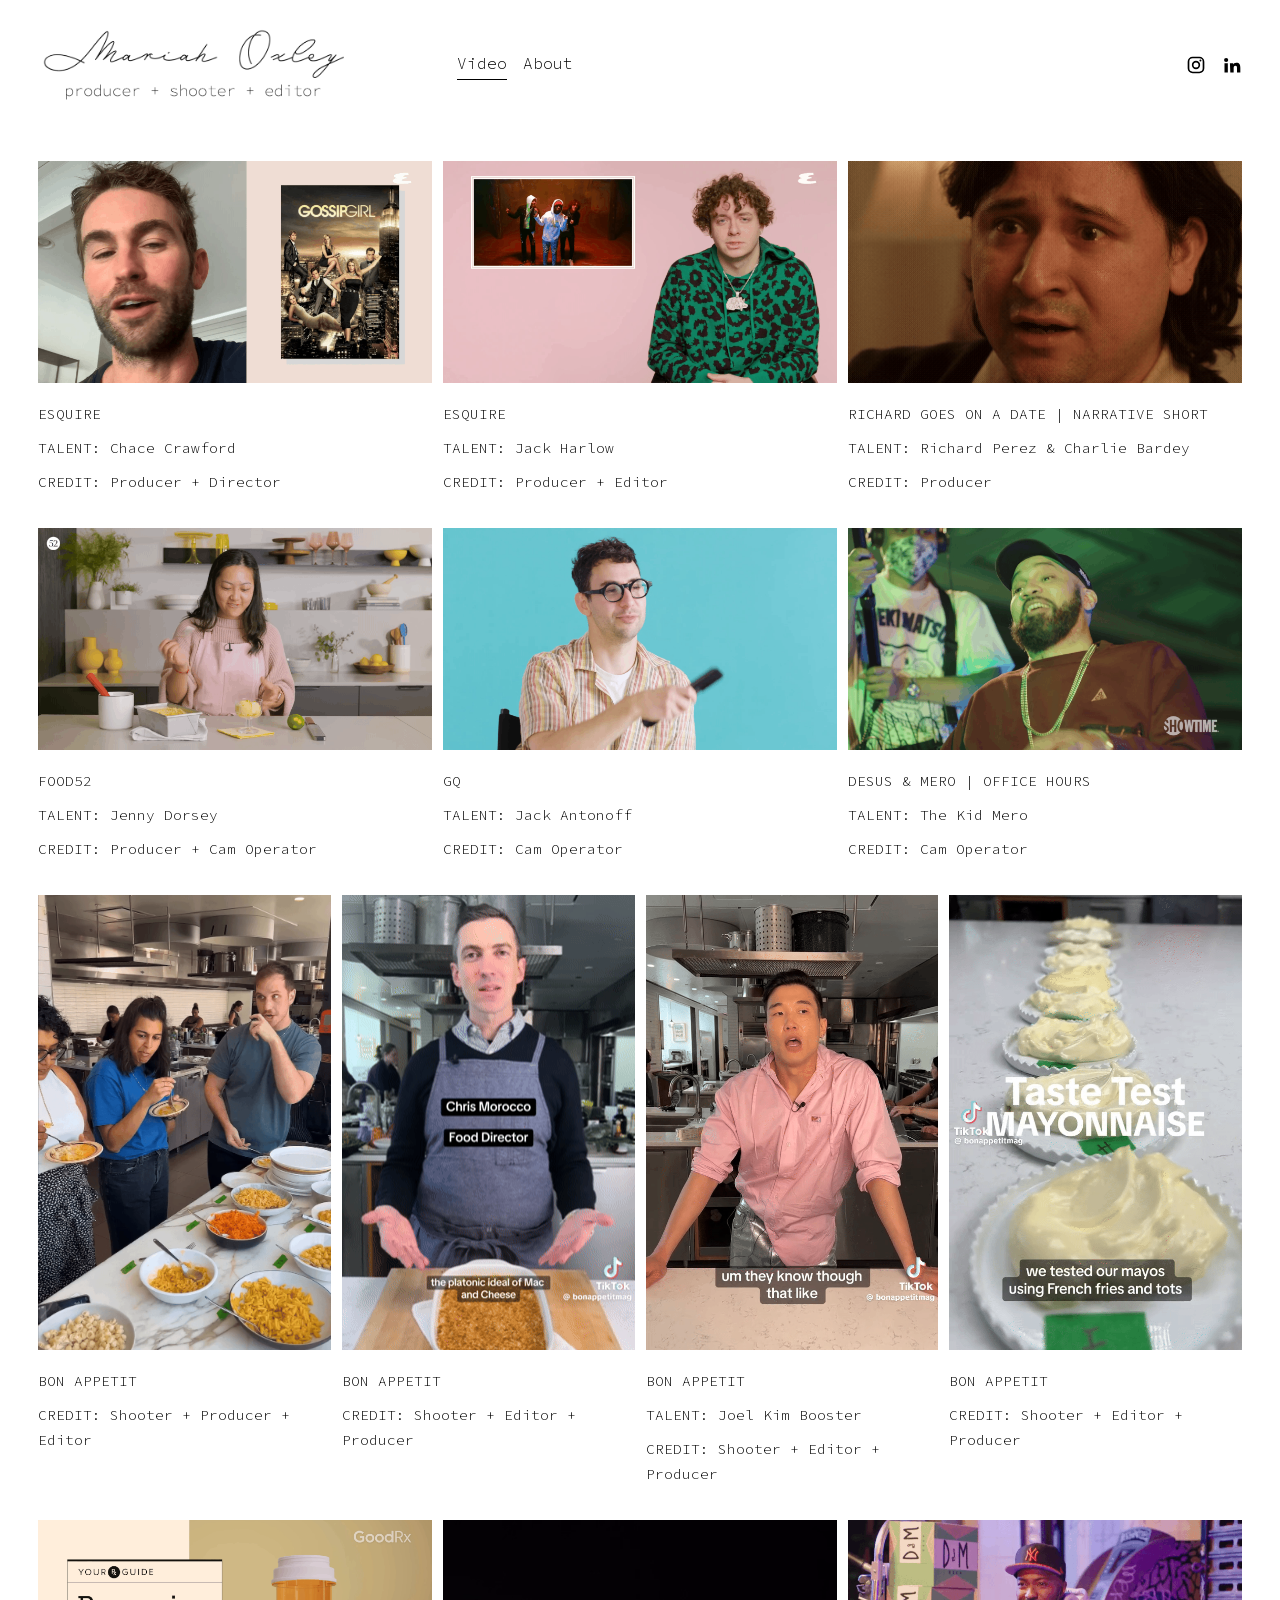
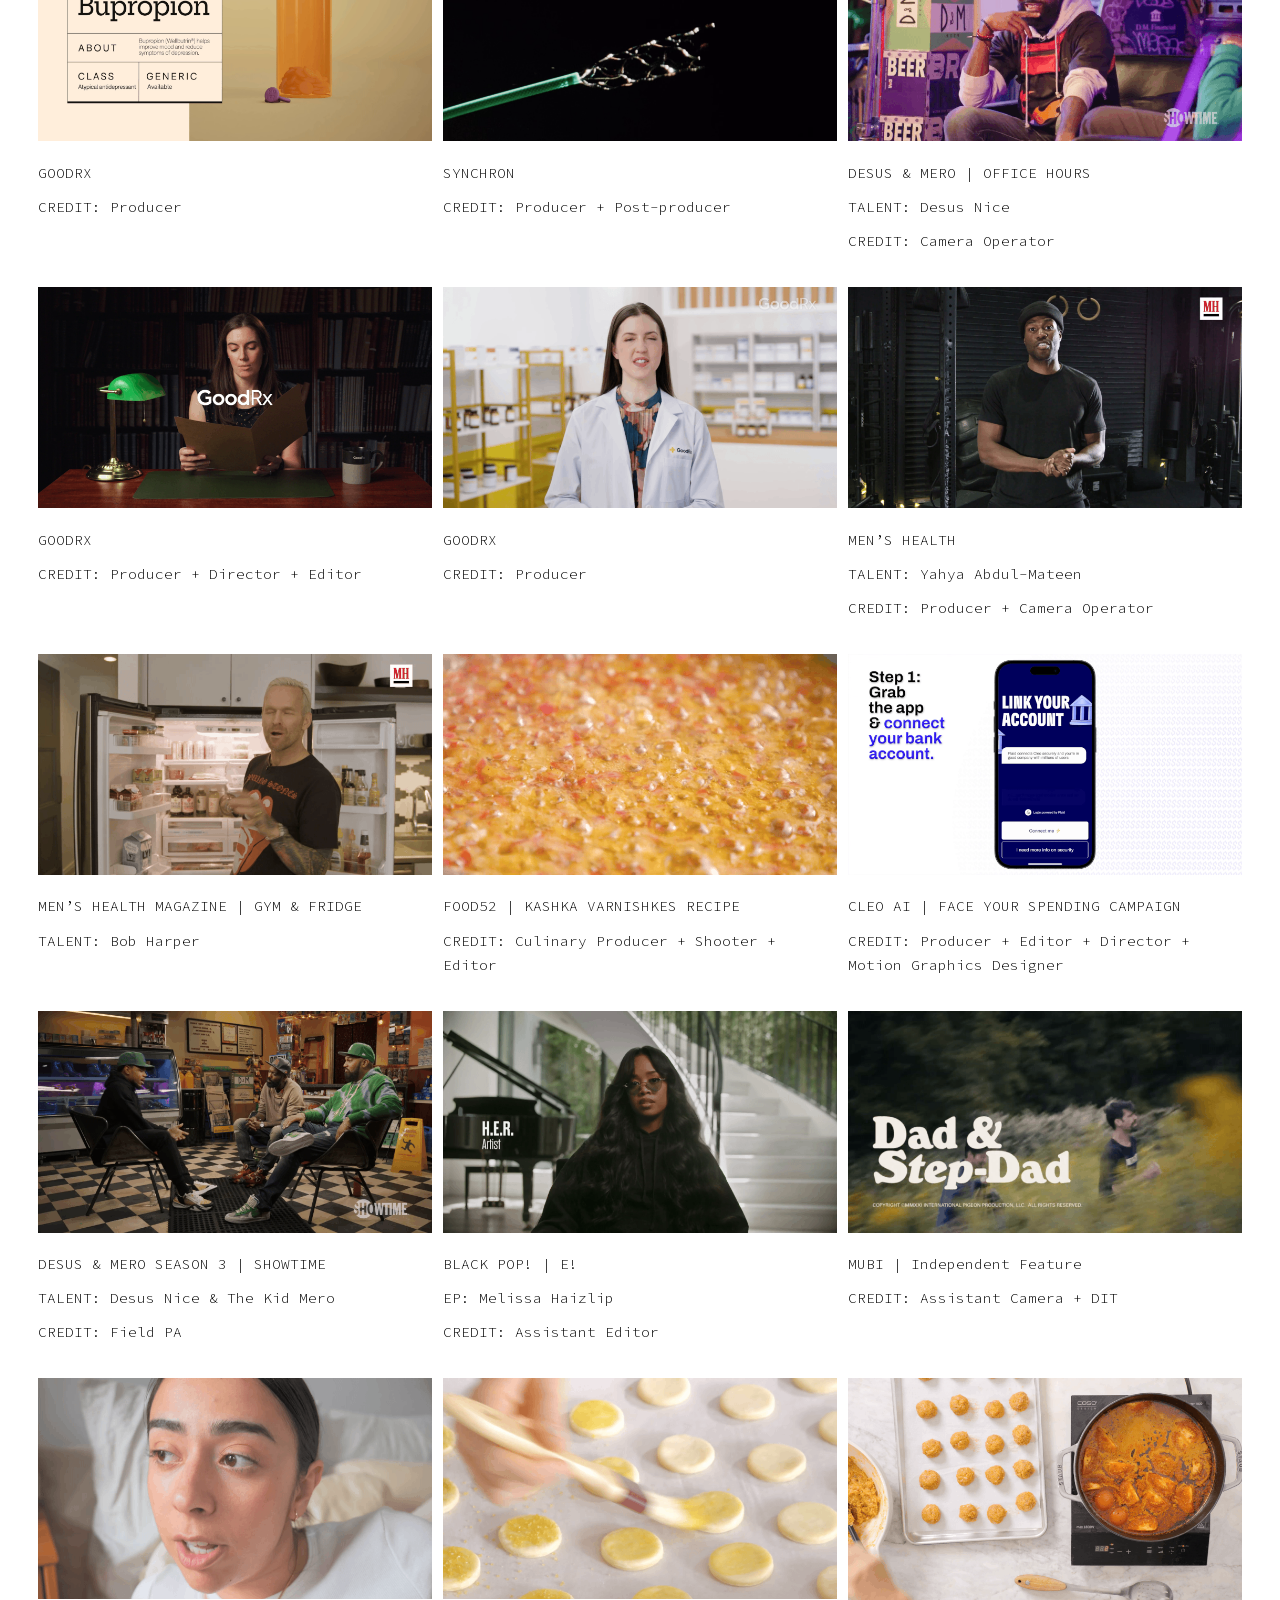
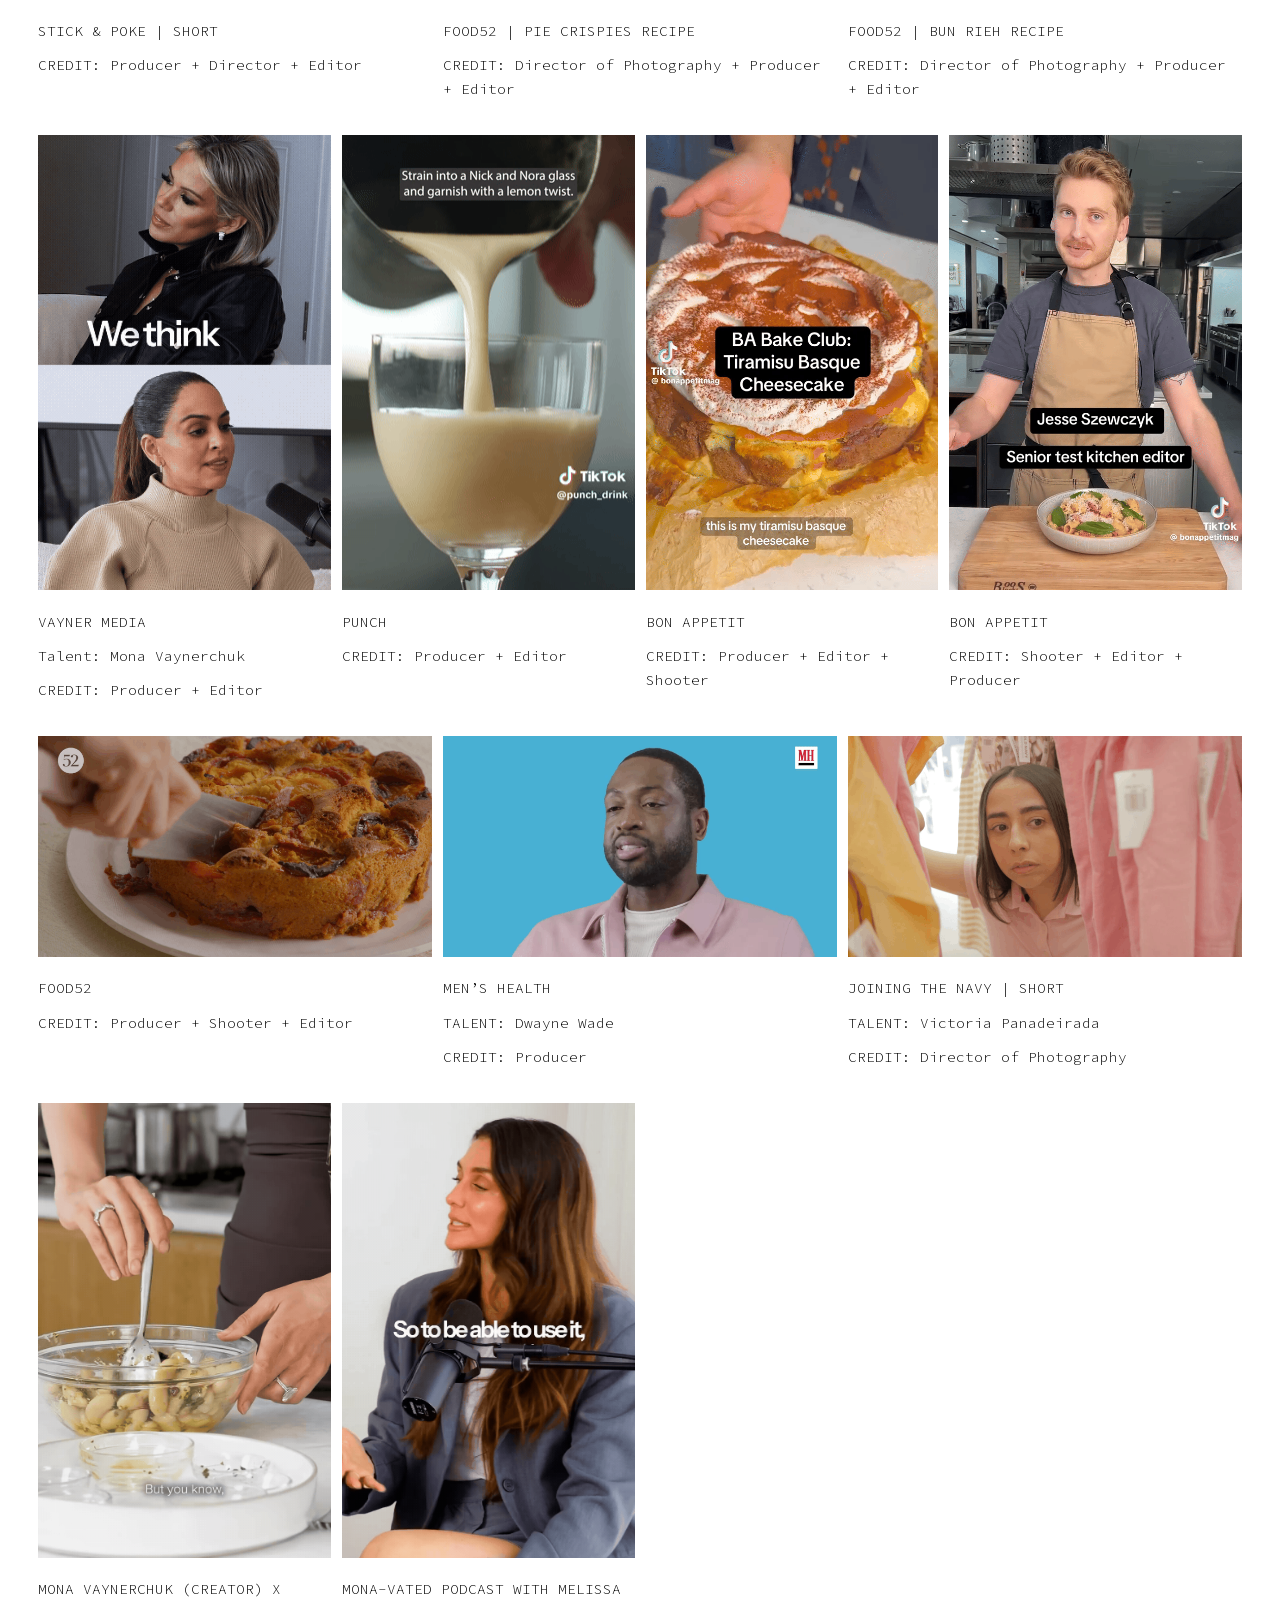
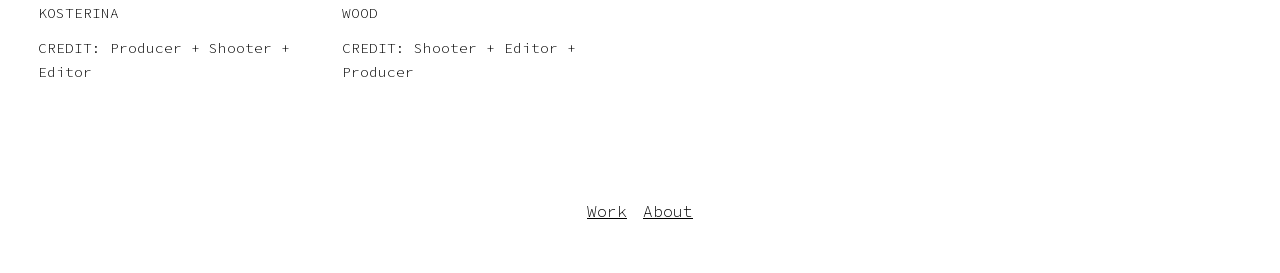
==== index.html @ 524e2201 "Recreate Squarespace portfolio as a static site Video and About pages in plain HTML and CSS, with th" ====
<!DOCTYPE html>
<html lang="en">
<head>
  <meta charset="utf-8">
  <meta name="viewport" content="width=device-width, initial-scale=1">
  <title>Mariah Oxley | Producer + Shooter + Editor</title>
  <link rel="stylesheet" href="style.css">
</head>
<body>

  <!-- ===== HEADER: logo, page links, social icons ===== -->
  <header class="site-header">
    <a class="logo" href="index.html"><img src="images/logo.webp" alt="Mariah Oxley — producer + shooter + editor" width="1500" height="393"></a>
    <nav class="main-nav">
      <a href="index.html" class="current">Video</a>
      <a href="about.html">About</a>
    </nav>
    <div class="social">
      <a href="https://www.instagram.com/fruityordie/" target="_blank" rel="noopener" aria-label="Instagram">
        <svg viewBox="0 0 24 24" fill="none" stroke="currentColor" stroke-width="2"><rect x="3" y="3" width="18" height="18" rx="5"/><circle cx="12" cy="12" r="4"/><circle cx="17.3" cy="6.7" r="1.2" fill="currentColor" stroke="none"/></svg>
      </a>
      <a href="https://www.linkedin.com/in/mariah-oxley-273037b3" target="_blank" rel="noopener" aria-label="LinkedIn">
        <svg viewBox="0 0 24 24" fill="currentColor"><path d="M4.98 3.5a2.5 2.5 0 1 1 0 5 2.5 2.5 0 0 1 0-5zM3 9.75h4V21H3zM9.5 9.75h3.8v1.6h.06c.53-.95 1.83-1.95 3.76-1.95 4.02 0 4.88 2.5 4.88 5.9V21h-4v-5.1c0-1.3-.03-2.9-1.85-2.9-1.85 0-2.15 1.4-2.15 2.8V21h-4z"/></svg>
      </a>
    </div>
  </header>

  <!-- ===== VIDEO GRID =====
       Each "row" holds a few projects.
         row wide = horizontal videos, 3 across
         row tall = vertical videos, 4 across
       Each "card" is one project: a thumbnail (which links to the video)
       followed by its lines of text. To add a project, copy a whole
       <div class="card"> ... </div> block and change the details. -->
  <main class="work">

    <div class="row wide">
      <div class="card">
        <a class="thumb" href="https://www.youtube.com/watch?v=9w1bFqHc9Ug" target="_blank" rel="noopener"><img src="images/esquire-chace-crawford.gif" alt="Esquire — Chace Crawford" loading="lazy"></a>
        <p>ESQUIRE</p>
        <p>TALENT: Chace Crawford</p>
        <p>CREDIT: Producer + Director</p>
      </div>
      <div class="card">
        <a class="thumb" href="https://www.youtube.com/watch?v=IMe4Qz5ZKik" target="_blank" rel="noopener"><img src="images/esquire-jack-harlow.gif" alt="Esquire — Jack Harlow" loading="lazy"></a>
        <p>ESQUIRE</p>
        <p>TALENT: Jack Harlow</p>
        <p>CREDIT: Producer + Editor</p>
      </div>
      <div class="card">
        <a class="thumb" href="https://vimeo.com/1148168714/8cf47bb7df" target="_blank" rel="noopener"><img src="images/richard-goes-on-a-date.gif" alt="Richard Goes On A Date — Richard Perez &amp; Charlie Bardey" loading="lazy"></a>
        <p>RICHARD GOES ON A DATE | NARRATIVE SHORT</p>
        <p>TALENT: Richard Perez &amp; Charlie Bardey</p>
        <p>CREDIT: Producer</p>
      </div>
    </div>

    <div class="row wide">
      <div class="card">
        <a class="thumb" href="https://www.youtube.com/watch?v=i8IpPEkkmqA&amp;t=1s" target="_blank" rel="noopener"><img src="images/food52-jenny-dorsey.gif" alt="Food52 — Jenny Dorsey" loading="lazy"></a>
        <p>FOOD52</p>
        <p>TALENT: Jenny Dorsey</p>
        <p>CREDIT: Producer + Cam Operator</p>
      </div>
      <div class="card">
        <a class="thumb" href="https://www.youtube.com/watch?v=GhDc1CFGvjk" target="_blank" rel="noopener"><img src="images/gq-jack-antonoff.gif" alt="Gq — Jack Antonoff" loading="lazy"></a>
        <p>GQ</p>
        <p>TALENT: Jack Antonoff</p>
        <p>CREDIT: Cam Operator</p>
      </div>
      <div class="card">
        <a class="thumb" href="https://www.youtube.com/watch?index=5&amp;list=PLn6pNtLOQOyUHyNP1sbcsbvXW80lkZOwV&amp;v=U_LKBtE3x8A" target="_blank" rel="noopener"><img src="images/office-hours-mero.gif" alt="Desus &amp; Mero — The Kid Mero" loading="lazy"></a>
        <p>DESUS &amp; MERO | OFFICE HOURS</p>
        <p>TALENT: The Kid Mero</p>
        <p>CREDIT: Cam Operator</p>
      </div>
    </div>

    <div class="row tall">
      <div class="card">
        <a class="thumb" href="https://www.instagram.com/bonappetitmag/reel/CyBorCYO1Y4/" target="_blank" rel="noopener"><img src="images/bon-appetit-boxed-mac.gif" alt="Bon Appetit" loading="lazy"></a>
        <p>BON APPETIT</p>
        <p>CREDIT: Shooter + Producer + Editor</p>
      </div>
      <div class="card">
        <a class="thumb" href="https://www.tiktok.com/@bonappetitmag/video/7300692531417861418" target="_blank" rel="noopener"><img src="images/bon-appetit-morocco-mac.gif" alt="Bon Appetit" loading="lazy"></a>
        <p>BON APPETIT</p>
        <p>CREDIT: Shooter + Editor + Producer</p>
      </div>
      <div class="card">
        <a class="thumb" href="https://www.tiktok.com/@bonappetitmag/video/7380075828308102443" target="_blank" rel="noopener"><img src="images/bon-appetit-joel-kim-booster.gif" alt="Bon Appetit — Joel Kim Booster" loading="lazy"></a>
        <p>BON APPETIT</p>
        <p>TALENT: Joel Kim Booster</p>
        <p>CREDIT: Shooter + Editor + Producer</p>
      </div>
      <div class="card">
        <a class="thumb" href="https://www.instagram.com/bonappetitmag/reel/C8r3GJDuYO2/?hl=en" target="_blank" rel="noopener"><img src="images/bon-appetit-mayo.gif" alt="Bon Appetit" loading="lazy"></a>
        <p>BON APPETIT</p>
        <p>CREDIT: Shooter + Editor + Producer</p>
      </div>
    </div>

    <div class="row wide">
      <div class="card">
        <a class="thumb" href="https://www.youtube.com/watch?v=mg6JQIeW8V0" target="_blank" rel="noopener"><img src="images/goodrx-bupropion.gif" alt="Goodrx" loading="lazy"></a>
        <p>GOODRX</p>
        <p>CREDIT: Producer</p>
      </div>
      <div class="card">
        <a class="thumb" href="https://www.youtube.com/watch?v=YK8r5vdpozA" target="_blank" rel="noopener"><img src="images/synchron.gif" alt="Synchron" loading="lazy"></a>
        <p>SYNCHRON</p>
        <p>CREDIT: Producer + Post-producer</p>
      </div>
      <div class="card">
        <a class="thumb" href="https://www.youtube.com/watch?v=0TVHpHSPg2g&amp;list=PLn6pNtLOQOyUHyNP1sbcsbvXW80lkZOwV" target="_blank" rel="noopener"><img src="images/office-hours-desus.gif" alt="Desus &amp; Mero — Desus Nice" loading="lazy"></a>
        <p>DESUS &amp; MERO | OFFICE HOURS</p>
        <p>TALENT: Desus Nice</p>
        <p>CREDIT: Camera Operator</p>
      </div>
    </div>

    <div class="row wide">
      <div class="card">
        <a class="thumb" href="https://www.youtube.com/watch?v=tnrRF0jUIeY" target="_blank" rel="noopener"><img src="images/goodrx-medical-mysteries.gif" alt="Goodrx" loading="lazy"></a>
        <p>GOODRX</p>
        <p>CREDIT: Producer + Director + Editor</p>
      </div>
      <div class="card">
        <a class="thumb" href="https://www.youtube.com/watch?v=mg6JQIeW8V0" target="_blank" rel="noopener"><img src="images/goodrx-wegovy.gif" alt="Goodrx" loading="lazy"></a>
        <p>GOODRX</p>
        <p>CREDIT: Producer</p>
      </div>
      <div class="card">
        <a class="thumb" href="https://www.youtube.com/watch?v=9zMU3e4yp94&amp;t=108s" target="_blank" rel="noopener"><img src="images/mens-health-yahya.gif" alt="Men’s Health — Yahya Abdul-Mateen" loading="lazy"></a>
        <p>MEN’S HEALTH</p>
        <p>TALENT: Yahya Abdul-Mateen</p>
        <p>CREDIT: Producer + Camera Operator</p>
      </div>
    </div>

    <div class="row wide">
      <div class="card">
        <a class="thumb" href="https://www.youtube.com/watch?v=GGitFKc5v1A&amp;t=30s" target="_blank" rel="noopener"><img src="images/mens-health-bob-harper.gif" alt="Men’s Health Magazine" loading="lazy"></a>
        <p>MEN’S HEALTH MAGAZINE | GYM &amp; FRIDGE</p>
        <p>TALENT: Bob Harper</p>
      </div>
      <div class="card">
        <div class="thumb"><img src="images/food52-kashka-varnishkes.gif" alt="Food52" loading="lazy"></div>
        <p>FOOD52 | KASHKA VARNISHKES RECIPE</p>
        <p>CREDIT: Culinary Producer + Shooter + Editor</p>
      </div>
      <div class="card">
        <a class="thumb" href="https://www.tiktok.com/@meetcleo/video/7329905992219544864?lang=en" target="_blank" rel="noopener"><img src="images/cleo-ai.gif" alt="Cleo Ai" loading="lazy"></a>
        <p>CLEO AI | FACE YOUR SPENDING CAMPAIGN</p>
        <p>CREDIT: Producer + Editor + Director + Motion Graphics Designer</p>
      </div>
    </div>

    <div class="row wide">
      <div class="card">
        <a class="thumb" href="https://www.imdb.com/title/tt9362790/fullcredits/?ref_=tt_cst_sm" target="_blank" rel="noopener"><img src="images/desus-mero-showtime.gif" alt="Desus &amp; Mero Season 3 — Desus Nice &amp; The Kid Mero" loading="lazy"></a>
        <p>DESUS &amp; MERO SEASON 3 | SHOWTIME</p>
        <p>TALENT: Desus Nice &amp; The Kid Mero</p>
        <p>CREDIT: Field PA</p>
      </div>
      <div class="card">
        <a class="thumb" href="https://www.imdb.com/title/tt27615984/fullcredits/?ref_=tt_cst_sm" target="_blank" rel="noopener"><img src="images/black-pop.gif" alt="Black Pop! — Melissa Haizlip" loading="lazy"></a>
        <p>BLACK POP! | E!</p>
        <p>EP: Melissa Haizlip</p>
        <p>CREDIT: Assistant Editor</p>
      </div>
      <div class="card">
        <a class="thumb" href="https://www.imdb.com/title/tt21433722/" target="_blank" rel="noopener"><img src="images/mubi-dad-and-step-dad.gif" alt="Mubi" loading="lazy"></a>
        <p>MUBI | Independent Feature</p>
        <p>CREDIT: Assistant Camera + DIT</p>
      </div>
    </div>

    <div class="row wide">
      <div class="card">
        <a class="thumb" href="https://www.youtube.com/watch?v=mcoWE4a83Fk" target="_blank" rel="noopener"><img src="images/stick-and-poke.gif" alt="Stick &amp; Poke" loading="lazy"></a>
        <p>STICK &amp; POKE | SHORT</p>
        <p>CREDIT: Producer + Director + Editor</p>
      </div>
      <div class="card">
        <a class="thumb" href="https://food52.com/recipes/80542-pie-crispies" target="_blank" rel="noopener"><img src="images/food52-pie-crispies.gif" alt="Food52" loading="lazy"></a>
        <p>FOOD52 | PIE CRISPIES RECIPE</p>
        <p>CREDIT: Director of Photography + Producer + Editor</p>
      </div>
      <div class="card">
        <a class="thumb" href="https://food52.com/recipes/33934-vietnamese-crab-noodle-soup-bun-rieu" target="_blank" rel="noopener"><img src="images/food52-bun-rieu.gif" alt="Food52" loading="lazy"></a>
        <p>FOOD52 | BUN RIEH RECIPE</p>
        <p>CREDIT: Director of Photography + Producer + Editor</p>
      </div>
    </div>

    <div class="row tall">
      <div class="card">
        <div class="thumb"><img src="images/vayner-mona.gif" alt="Vayner Media — Mona Vaynerchuk" loading="lazy"></div>
        <p>VAYNER MEDIA</p>
        <p>Talent: Mona Vaynerchuk</p>
        <p>CREDIT: Producer + Editor</p>
      </div>
      <div class="card">
        <a class="thumb" href="https://www.tiktok.com/@punch_drink/video/7363674068270206238" target="_blank" rel="noopener"><img src="images/punch.gif" alt="Punch" loading="lazy"></a>
        <p>PUNCH</p>
        <p>CREDIT: Producer + Editor</p>
      </div>
      <div class="card">
        <a class="thumb" href="https://www.instagram.com/bonappetitmag/reel/DFiNI-pyKRW/" target="_blank" rel="noopener"><img src="images/bon-appetit-basque-cheesecake.gif" alt="Bon Appetit" loading="lazy"></a>
        <p>BON APPETIT</p>
        <p>CREDIT: Producer + Editor + Shooter</p>
      </div>
      <div class="card">
        <a class="thumb" href="https://www.tiktok.com/@bonappetitmag/video/7392586713471667502?lang=en" target="_blank" rel="noopener"><img src="images/bon-appetit-pasta.gif" alt="Bon Appetit" loading="lazy"></a>
        <p>BON APPETIT</p>
        <p>CREDIT: Shooter + Editor + Producer</p>
      </div>
    </div>

    <div class="row wide">
      <div class="card">
        <a class="thumb" href="https://www.youtube.com/watch?v=eoN4eOJwdTc" target="_blank" rel="noopener"><img src="images/food52-plum-cake.gif" alt="Food52" loading="lazy"></a>
        <p>FOOD52</p>
        <p>CREDIT: Producer + Shooter + Editor</p>
      </div>
      <div class="card">
        <a class="thumb" href="https://www.youtube.com/watch?v=6Bu-n9aGN4U" target="_blank" rel="noopener"><img src="images/mens-health-dwyane-wade.gif" alt="Men’s Health — Dwayne Wade" loading="lazy"></a>
        <p>MEN’S HEALTH</p>
        <p>TALENT: Dwayne Wade</p>
        <p>CREDIT: Producer</p>
      </div>
      <div class="card">
        <a class="thumb" href="https://www.youtube.com/watch?v=RSaTe4Ufab8" target="_blank" rel="noopener"><img src="images/joining-the-navy.gif" alt="Joining The Navy — Victoria Panadeirada" loading="lazy"></a>
        <p>JOINING THE NAVY | SHORT</p>
        <p>TALENT: Victoria Panadeirada</p>
        <p>CREDIT: Director of Photography</p>
      </div>
    </div>

    <div class="row tall">
      <div class="card">
        <a class="thumb" href="https://www.instagram.com/p/DOwM-HnkRmx/?hl=en" target="_blank" rel="noopener"><img src="images/mona-kosterina.gif" alt="Mona Vaynerchuk (creator) X Kosterina" loading="lazy"></a>
        <p>MONA VAYNERCHUK (CREATOR) X KOSTERINA</p>
        <p>CREDIT: Producer + Shooter + Editor</p>
      </div>
      <div class="card">
        <a class="thumb" href="https://www.instagram.com/p/DO_azWSkQXy/" target="_blank" rel="noopener"><img src="images/mona-vated-melissa-wood.gif" alt="Mona-vated Podcast With Melissa Wood" loading="lazy"></a>
        <p>MONA-VATED PODCAST WITH MELISSA WOOD</p>
        <p>CREDIT: Shooter + Editor + Producer</p>
      </div>
    </div>

  </main>

  <!-- ===== FOOTER ===== -->
  <footer class="site-footer">
    <a href="index.html">Work</a>
    <a href="about.html">About</a>
  </footer>

</body>
</html>
---- style.css ----
/* =========================================================
   style.css — controls how the whole site LOOKS.
   (index.html and about.html control what the site SAYS.)
   ========================================================= */

/* ---- The font (the file lives in the fonts folder) ---- */
@font-face {
  font-family: "Source Code Pro";
  src: url("fonts/source-code-pro.woff2") format("woff2");
  font-weight: 200 900;
  font-display: swap;
}

/* ---- Settings you might want to tweak ---- */
:root {
  --text-color: #000;
  --background: #fff;
  --font: "Source Code Pro", monospace;
  --side-padding: 3vw;   /* space on the left/right edges of the page */
  --gap: 11px;           /* space between thumbnails */
}

* { box-sizing: border-box; }

body {
  margin: 0;
  background: var(--background);
  color: var(--text-color);
  font-family: var(--font);
  font-weight: 300;
  font-size: 0.9rem;
  line-height: 1.7;
}

a { color: inherit; }
img { display: block; max-width: 100%; }

/* ---- Header ---- */
.site-header {
  display: flex;
  align-items: center;
  gap: 2rem;
  padding: 1.5rem var(--side-padding);
}
.logo img { width: 310px; height: auto; }
.main-nav {
  display: flex;
  gap: 1rem;
  margin-left: 6vw;
  font-size: 1rem;
}
.main-nav a { text-decoration: none; padding-bottom: 2px; }
.main-nav a.current,
.main-nav a:hover { border-bottom: 1px solid currentColor; }

.social { display: flex; gap: 1rem; }
.site-header .social { margin-left: auto; }
.social a { display: block; width: 20px; height: 20px; }
.social a:hover { opacity: 0.6; }
.social svg { width: 100%; height: 100%; }

/* ---- Video grid ---- */
.work { padding: 2rem var(--side-padding) 3rem; }

.row {
  display: grid;
  gap: var(--gap);
  margin-bottom: 1.5rem;
}
.row.wide { grid-template-columns: repeat(3, 1fr); }  /* horizontal videos */
.row.tall { grid-template-columns: repeat(4, 1fr); }  /* vertical videos */

.thumb { display: block; overflow: hidden; margin-bottom: 1.2rem; }
.thumb img {
  width: 100%;
  object-fit: cover;          /* crop to fill the box instead of squishing */
  transition: opacity 0.2s;
}
.row.wide .thumb img { aspect-ratio: 16 / 9; }
.row.tall .thumb img { aspect-ratio: 9 / 14; }
a.thumb:hover img { opacity: 0.8; }

.card p { margin: 0 0 0.6rem; }

/* ---- About page ---- */
.about {
  display: flex;
  align-items: flex-start;
  gap: 10vw;
  padding: 2rem 11vw 6rem;
  font-size: 1rem;
}
.portrait { width: 23vw; min-width: 200px; height: auto; }
.bio { max-width: 27rem; padding-top: 1.5rem; }
.bio p { margin: 0 0 0.6rem; }
.bio a { text-decoration: none; }
.bio a:hover { text-decoration: underline; }
.bio .social { margin-top: 1rem; }

/* ---- Footer ---- */
.site-footer {
  display: flex;
  justify-content: center;
  gap: 1rem;
  padding: 2rem var(--side-padding) 3rem;
  font-size: 1rem;
}

/* ---- Phones and small screens ---- */
@media (max-width: 700px) {
  :root { --side-padding: 5vw; }

  .site-header { flex-wrap: wrap; gap: 1rem; }
  .logo img { width: 230px; }
  .main-nav { margin-left: 0; order: 3; width: 100%; }

  .row.wide { grid-template-columns: 1fr; }
  .row.tall { grid-template-columns: repeat(2, 1fr); }

  .about { flex-direction: column; gap: 1.5rem; padding: 1rem var(--side-padding) 3rem; }
  .portrait { width: 60vw; }
  .bio { padding-top: 0; }
}
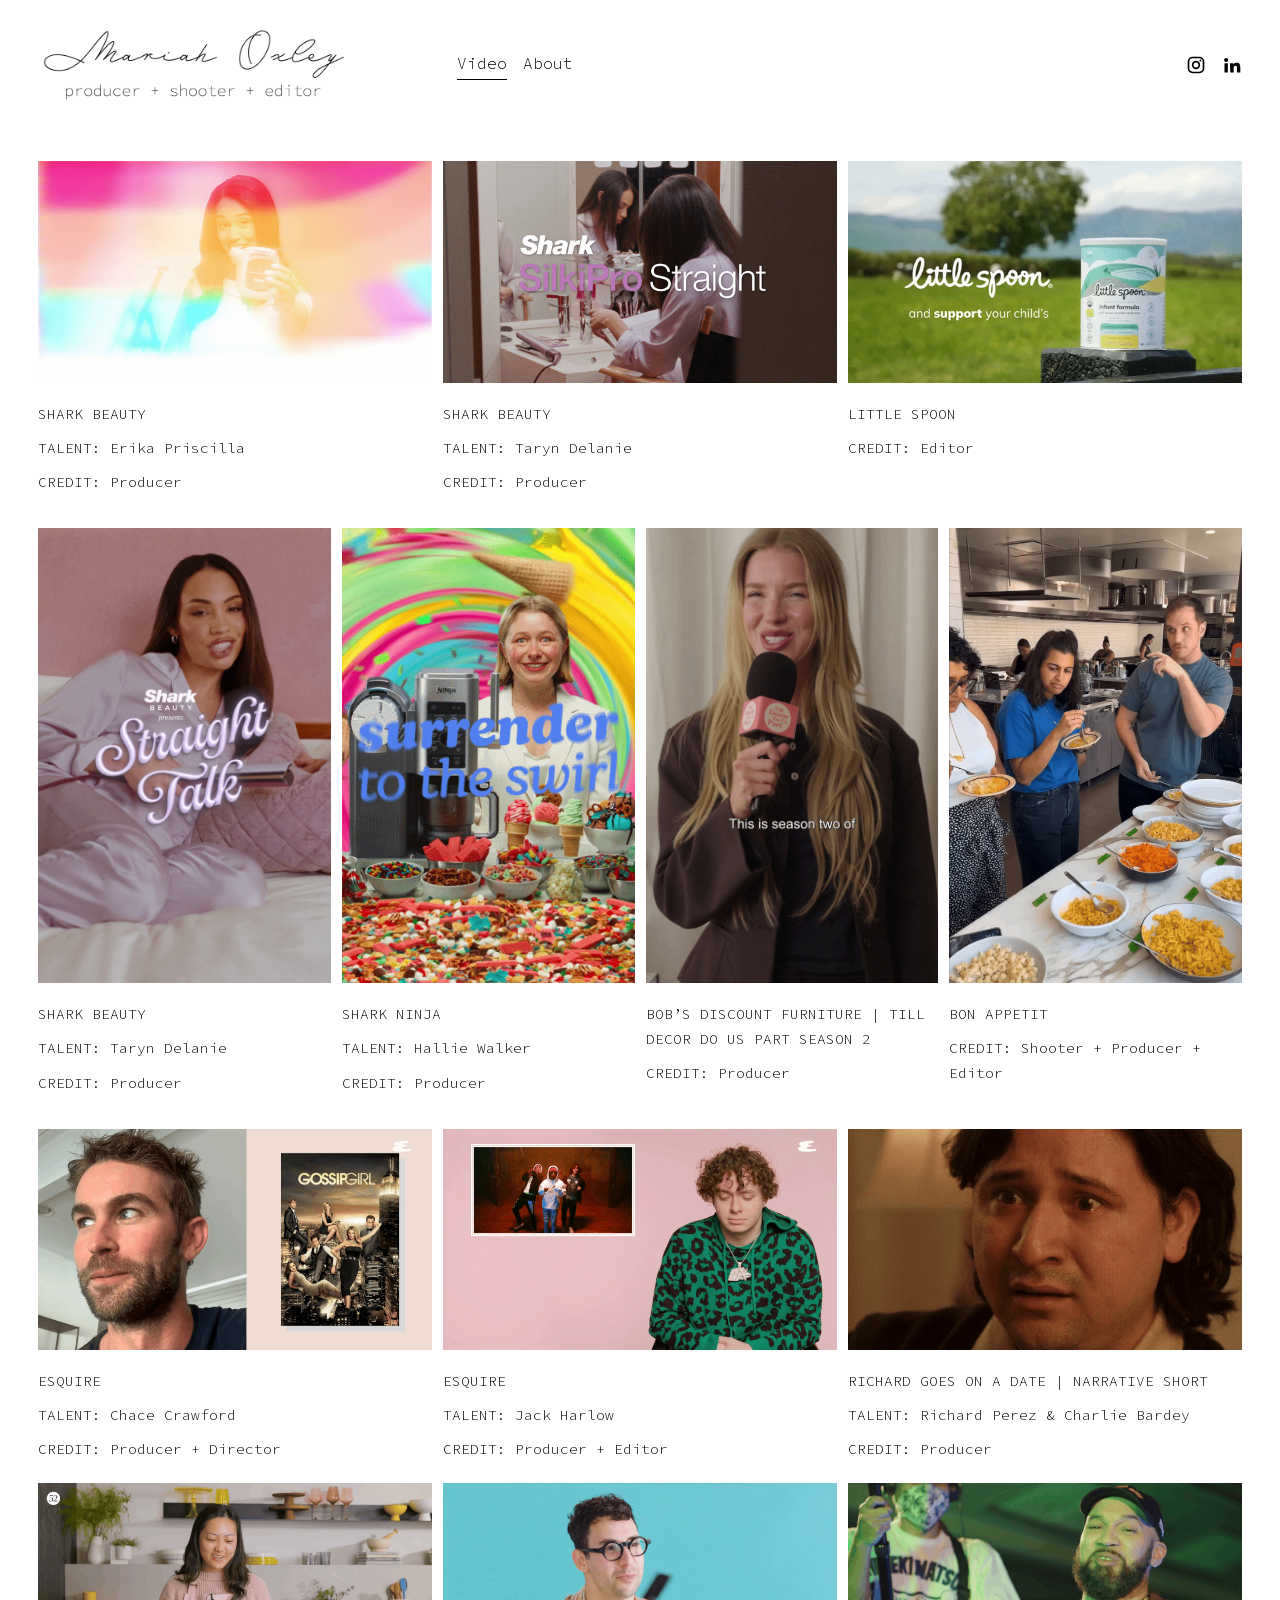
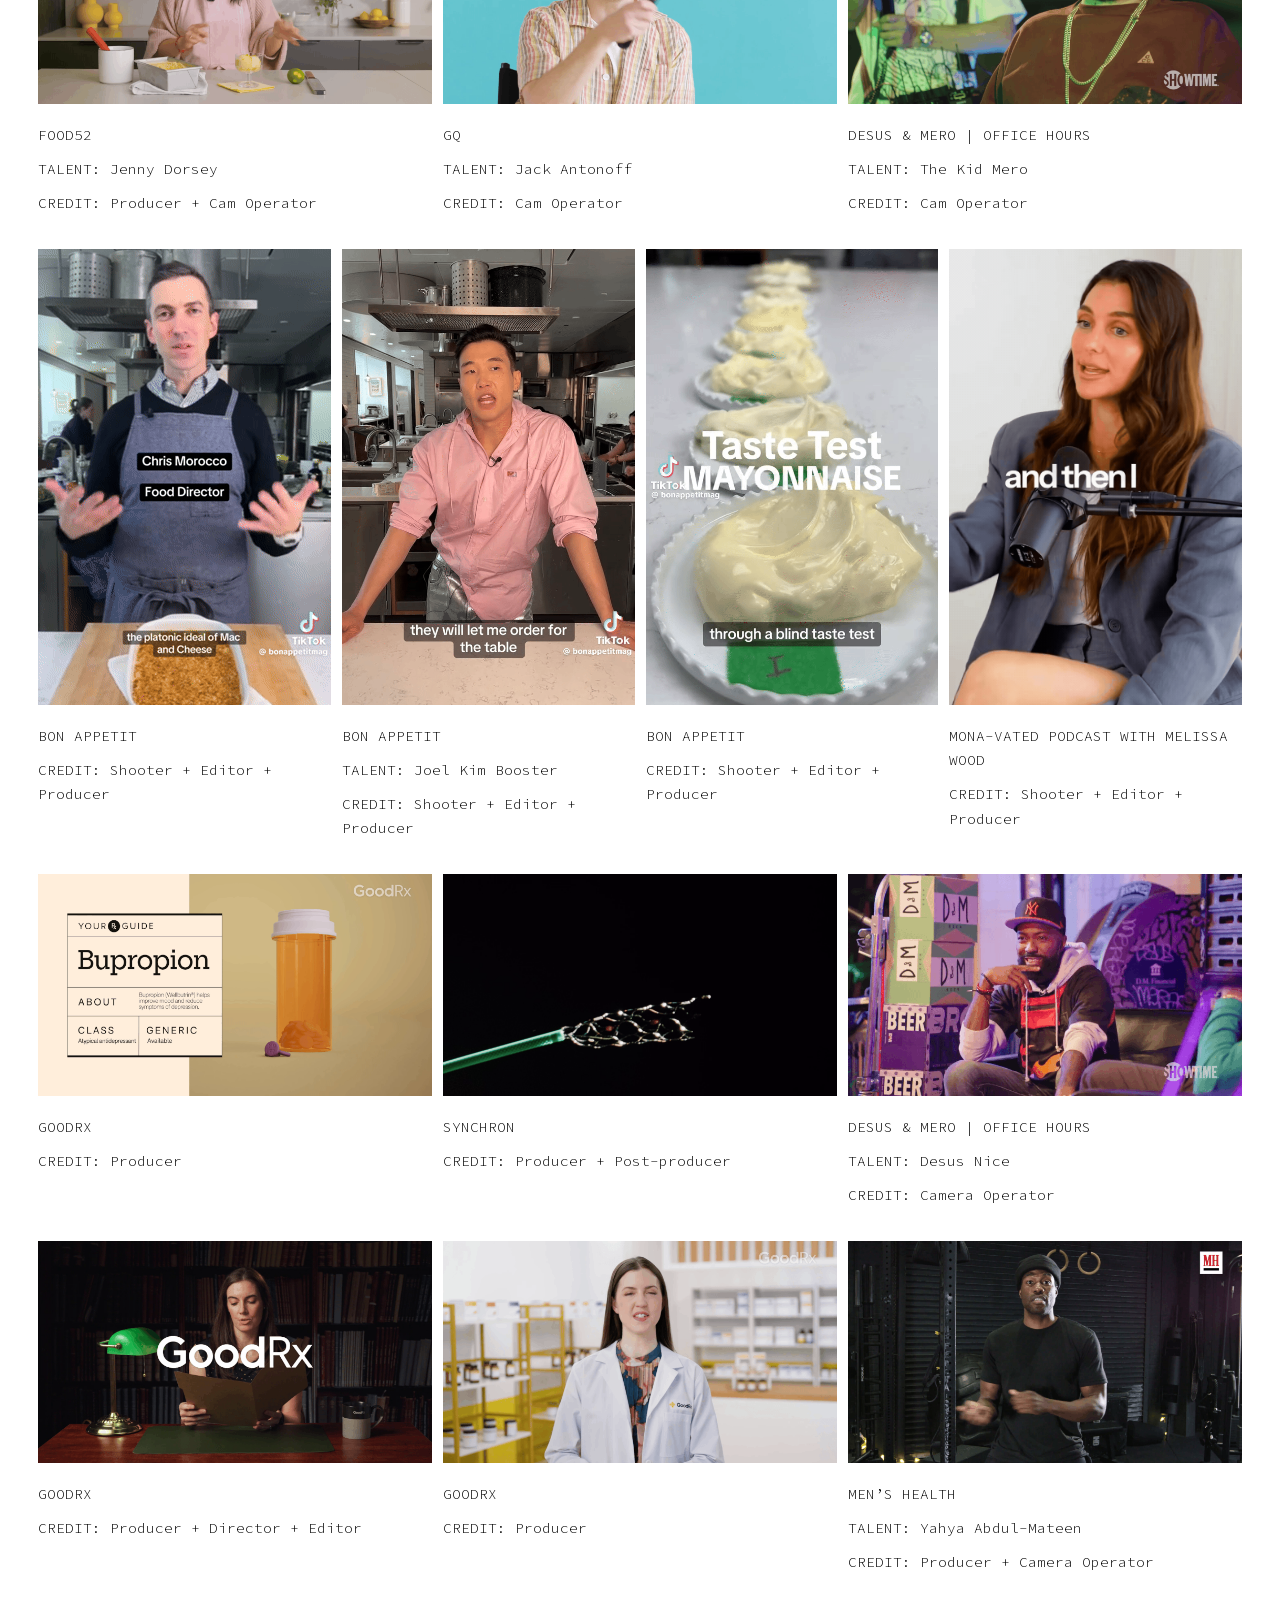
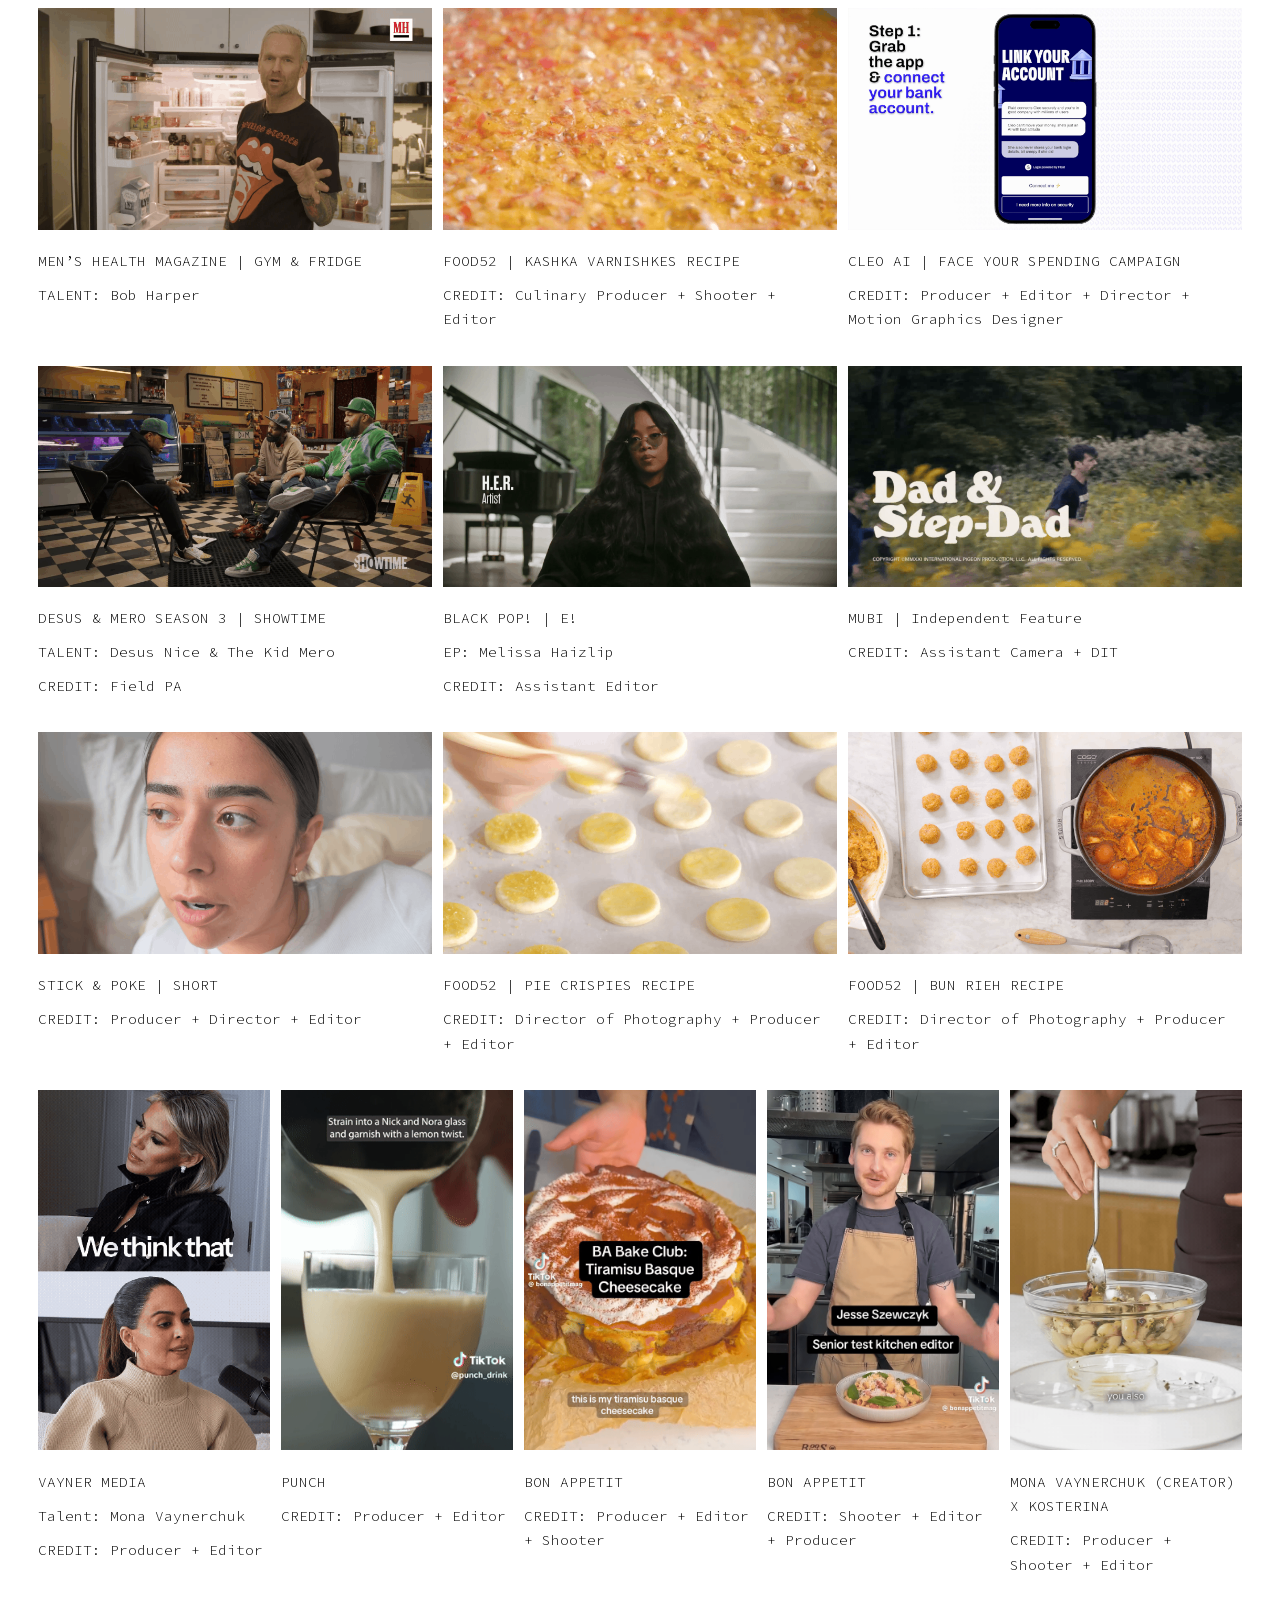
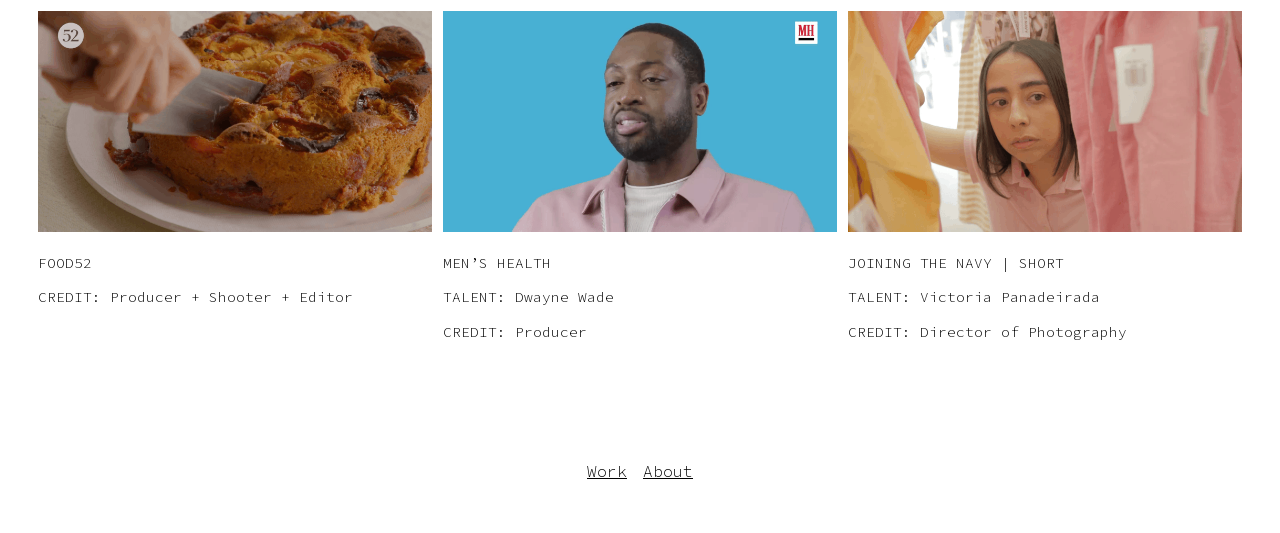
==== commit 00869db9: "Add six new projects, fill in missing links, and tidy the rows New: Shark Beauty (FacialPro Glow, Si" ====
--- a/index.html
+++ b/index.html
@@ -29,6 +29,7 @@
        Each "row" holds a few projects.
          row wide = horizontal videos, 3 across
          row tall = vertical videos, 4 across
+         row tall five = vertical videos, 5 across
        Each "card" is one project: a thumbnail (which links to the video)
        followed by its lines of text. To add a project, copy a whole
        <div class="card"> ... </div> block and change the details. -->
@@ -36,6 +37,51 @@
 
     <div class="row wide">
       <div class="card">
+        <a class="thumb" href="https://www.youtube.com/shorts/WYabERY_pOA" target="_blank" rel="noopener"><img src="images/shark-beauty-facialpro-glow.gif" alt="Shark Beauty — Erika Priscilla" loading="lazy"></a>
+        <p>SHARK BEAUTY</p>
+        <p>TALENT: Erika Priscilla</p>
+        <p>CREDIT: Producer</p>
+      </div>
+      <div class="card">
+        <a class="thumb" href="https://www.youtube.com/shorts/jT5U-yEd4rU" target="_blank" rel="noopener"><img src="images/shark-beauty-silkipro-straight.gif" alt="Shark Beauty — Taryn Delanie" loading="lazy"></a>
+        <p>SHARK BEAUTY</p>
+        <p>TALENT: Taryn Delanie</p>
+        <p>CREDIT: Producer</p>
+      </div>
+      <div class="card">
+        <a class="thumb" href="https://www.youtube.com/watch?v=Ip7ZL41Eh-M" target="_blank" rel="noopener"><img src="images/little-spoon.gif" alt="Little Spoon" loading="lazy"></a>
+        <p>LITTLE SPOON</p>
+        <p>CREDIT: Editor</p>
+      </div>
+    </div>
+
+    <div class="row tall">
+      <div class="card">
+        <a class="thumb" href="https://www.youtube.com/shorts/EPOIRGHQ_3E" target="_blank" rel="noopener"><img src="images/shark-beauty-silki.gif" alt="Shark Beauty — Taryn Delanie" loading="lazy"></a>
+        <p>SHARK BEAUTY</p>
+        <p>TALENT: Taryn Delanie</p>
+        <p>CREDIT: Producer</p>
+      </div>
+      <div class="card">
+        <a class="thumb" href="https://www.instagram.com/reels/DYFrEcxgl2x/" target="_blank" rel="noopener"><img src="images/shark-ninja-creami.gif" alt="Shark Ninja — Hallie Walker" loading="lazy"></a>
+        <p>SHARK NINJA</p>
+        <p>TALENT: Hallie Walker</p>
+        <p>CREDIT: Producer</p>
+      </div>
+      <div class="card">
+        <a class="thumb" href="https://www.instagram.com/p/DdZBFwoCWNJ/" target="_blank" rel="noopener"><img src="images/bobs-discount-furniture-s2.gif" alt="Bob's Discount Furniture — Till Decor Do Us Part, Season 2" loading="lazy"></a>
+        <p>BOB’S DISCOUNT FURNITURE | TILL DECOR DO US PART SEASON 2</p>
+        <p>CREDIT: Producer</p>
+      </div>
+      <div class="card">
+        <a class="thumb" href="https://www.instagram.com/bonappetitmag/reel/CyBorCYO1Y4/" target="_blank" rel="noopener"><img src="images/bon-appetit-boxed-mac.gif" alt="Bon Appetit" loading="lazy"></a>
+        <p>BON APPETIT</p>
+        <p>CREDIT: Shooter + Producer + Editor</p>
+      </div>
+    </div>
+
+    <div class="row wide">
+      <div class="card">
         <a class="thumb" href="https://www.youtube.com/watch?v=9w1bFqHc9Ug" target="_blank" rel="noopener"><img src="images/esquire-chace-crawford.gif" alt="Esquire — Chace Crawford" loading="lazy"></a>
         <p>ESQUIRE</p>
         <p>TALENT: Chace Crawford</p>
@@ -53,9 +99,6 @@
         <p>TALENT: Richard Perez &amp; Charlie Bardey</p>
         <p>CREDIT: Producer</p>
       </div>
-    </div>
-
-    <div class="row wide">
       <div class="card">
         <a class="thumb" href="https://www.youtube.com/watch?v=i8IpPEkkmqA&amp;t=1s" target="_blank" rel="noopener"><img src="images/food52-jenny-dorsey.gif" alt="Food52 — Jenny Dorsey" loading="lazy"></a>
         <p>FOOD52</p>
@@ -78,11 +121,6 @@
 
     <div class="row tall">
       <div class="card">
-        <a class="thumb" href="https://www.instagram.com/bonappetitmag/reel/CyBorCYO1Y4/" target="_blank" rel="noopener"><img src="images/bon-appetit-boxed-mac.gif" alt="Bon Appetit" loading="lazy"></a>
-        <p>BON APPETIT</p>
-        <p>CREDIT: Shooter + Producer + Editor</p>
-      </div>
-      <div class="card">
         <a class="thumb" href="https://www.tiktok.com/@bonappetitmag/video/7300692531417861418" target="_blank" rel="noopener"><img src="images/bon-appetit-morocco-mac.gif" alt="Bon Appetit" loading="lazy"></a>
         <p>BON APPETIT</p>
         <p>CREDIT: Shooter + Editor + Producer</p>
@@ -96,6 +134,11 @@
       <div class="card">
         <a class="thumb" href="https://www.instagram.com/bonappetitmag/reel/C8r3GJDuYO2/?hl=en" target="_blank" rel="noopener"><img src="images/bon-appetit-mayo.gif" alt="Bon Appetit" loading="lazy"></a>
         <p>BON APPETIT</p>
+        <p>CREDIT: Shooter + Editor + Producer</p>
+      </div>
+      <div class="card">
+        <a class="thumb" href="https://www.instagram.com/p/DO_azWSkQXy/" target="_blank" rel="noopener"><img src="images/mona-vated-melissa-wood.gif" alt="Mona-vated Podcast With Melissa Wood" loading="lazy"></a>
+        <p>MONA-VATED PODCAST WITH MELISSA WOOD</p>
         <p>CREDIT: Shooter + Editor + Producer</p>
       </div>
     </div>
@@ -145,7 +188,7 @@
         <p>TALENT: Bob Harper</p>
       </div>
       <div class="card">
-        <div class="thumb"><img src="images/food52-kashka-varnishkes.gif" alt="Food52" loading="lazy"></div>
+        <a class="thumb" href="https://food52.com/recipes/76059-kasha-varnishkes" target="_blank" rel="noopener"><img src="images/food52-kashka-varnishkes.gif" alt="Food52" loading="lazy"></a>
         <p>FOOD52 | KASHKA VARNISHKES RECIPE</p>
         <p>CREDIT: Culinary Producer + Shooter + Editor</p>
       </div>
@@ -194,9 +237,9 @@
       </div>
     </div>
 
-    <div class="row tall">
-      <div class="card">
-        <div class="thumb"><img src="images/vayner-mona.gif" alt="Vayner Media — Mona Vaynerchuk" loading="lazy"></div>
+    <div class="row tall five">
+      <div class="card">
+        <a class="thumb" href="https://www.instagram.com/reel/DOwM-HnkRmx/?hl=en" target="_blank" rel="noopener"><img src="images/vayner-mona.gif" alt="Vayner Media — Mona Vaynerchuk" loading="lazy"></a>
         <p>VAYNER MEDIA</p>
         <p>Talent: Mona Vaynerchuk</p>
         <p>CREDIT: Producer + Editor</p>
@@ -215,6 +258,11 @@
         <a class="thumb" href="https://www.tiktok.com/@bonappetitmag/video/7392586713471667502?lang=en" target="_blank" rel="noopener"><img src="images/bon-appetit-pasta.gif" alt="Bon Appetit" loading="lazy"></a>
         <p>BON APPETIT</p>
         <p>CREDIT: Shooter + Editor + Producer</p>
+      </div>
+      <div class="card">
+        <a class="thumb" href="https://www.instagram.com/p/DOwM-HnkRmx/?hl=en" target="_blank" rel="noopener"><img src="images/mona-kosterina.gif" alt="Mona Vaynerchuk (creator) X Kosterina" loading="lazy"></a>
+        <p>MONA VAYNERCHUK (CREATOR) X KOSTERINA</p>
+        <p>CREDIT: Producer + Shooter + Editor</p>
       </div>
     </div>
 
@@ -235,19 +283,6 @@
         <p>JOINING THE NAVY | SHORT</p>
         <p>TALENT: Victoria Panadeirada</p>
         <p>CREDIT: Director of Photography</p>
-      </div>
-    </div>
-
-    <div class="row tall">
-      <div class="card">
-        <a class="thumb" href="https://www.instagram.com/p/DOwM-HnkRmx/?hl=en" target="_blank" rel="noopener"><img src="images/mona-kosterina.gif" alt="Mona Vaynerchuk (creator) X Kosterina" loading="lazy"></a>
-        <p>MONA VAYNERCHUK (CREATOR) X KOSTERINA</p>
-        <p>CREDIT: Producer + Shooter + Editor</p>
-      </div>
-      <div class="card">
-        <a class="thumb" href="https://www.instagram.com/p/DO_azWSkQXy/" target="_blank" rel="noopener"><img src="images/mona-vated-melissa-wood.gif" alt="Mona-vated Podcast With Melissa Wood" loading="lazy"></a>
-        <p>MONA-VATED PODCAST WITH MELISSA WOOD</p>
-        <p>CREDIT: Shooter + Editor + Producer</p>
       </div>
     </div>
 
--- a/style.css
+++ b/style.css
@@ -69,6 +69,7 @@
 }
 .row.wide { grid-template-columns: repeat(3, 1fr); }  /* horizontal videos */
 .row.tall { grid-template-columns: repeat(4, 1fr); }  /* vertical videos */
+.row.tall.five { grid-template-columns: repeat(5, 1fr); }  /* a vertical row with five */
 
 .thumb { display: block; overflow: hidden; margin-bottom: 1.2rem; }
 .thumb img {
@@ -115,7 +116,7 @@
   .main-nav { margin-left: 0; order: 3; width: 100%; }
 
   .row.wide { grid-template-columns: 1fr; }
-  .row.tall { grid-template-columns: repeat(2, 1fr); }
+  .row.tall, .row.tall.five { grid-template-columns: repeat(2, 1fr); }
 
   .about { flex-direction: column; gap: 1.5rem; padding: 1rem var(--side-padding) 3rem; }
   .portrait { width: 60vw; }
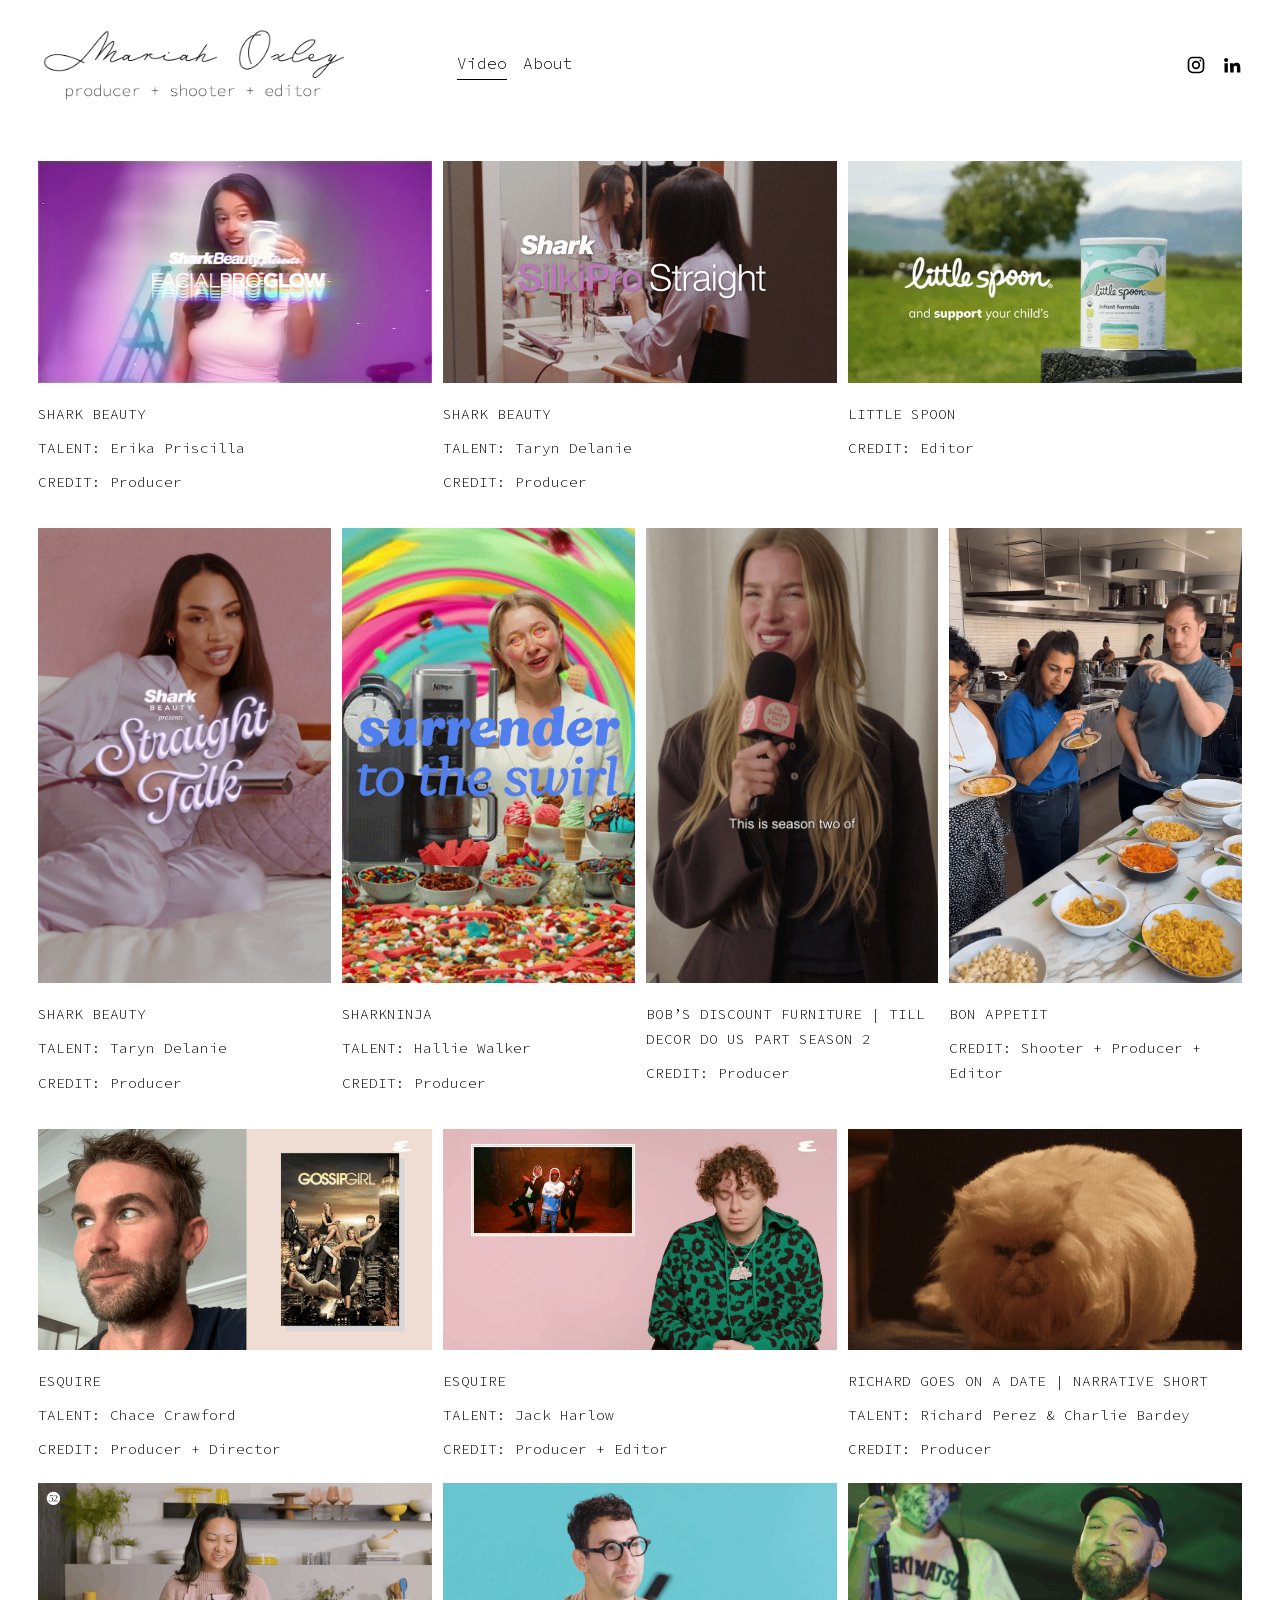
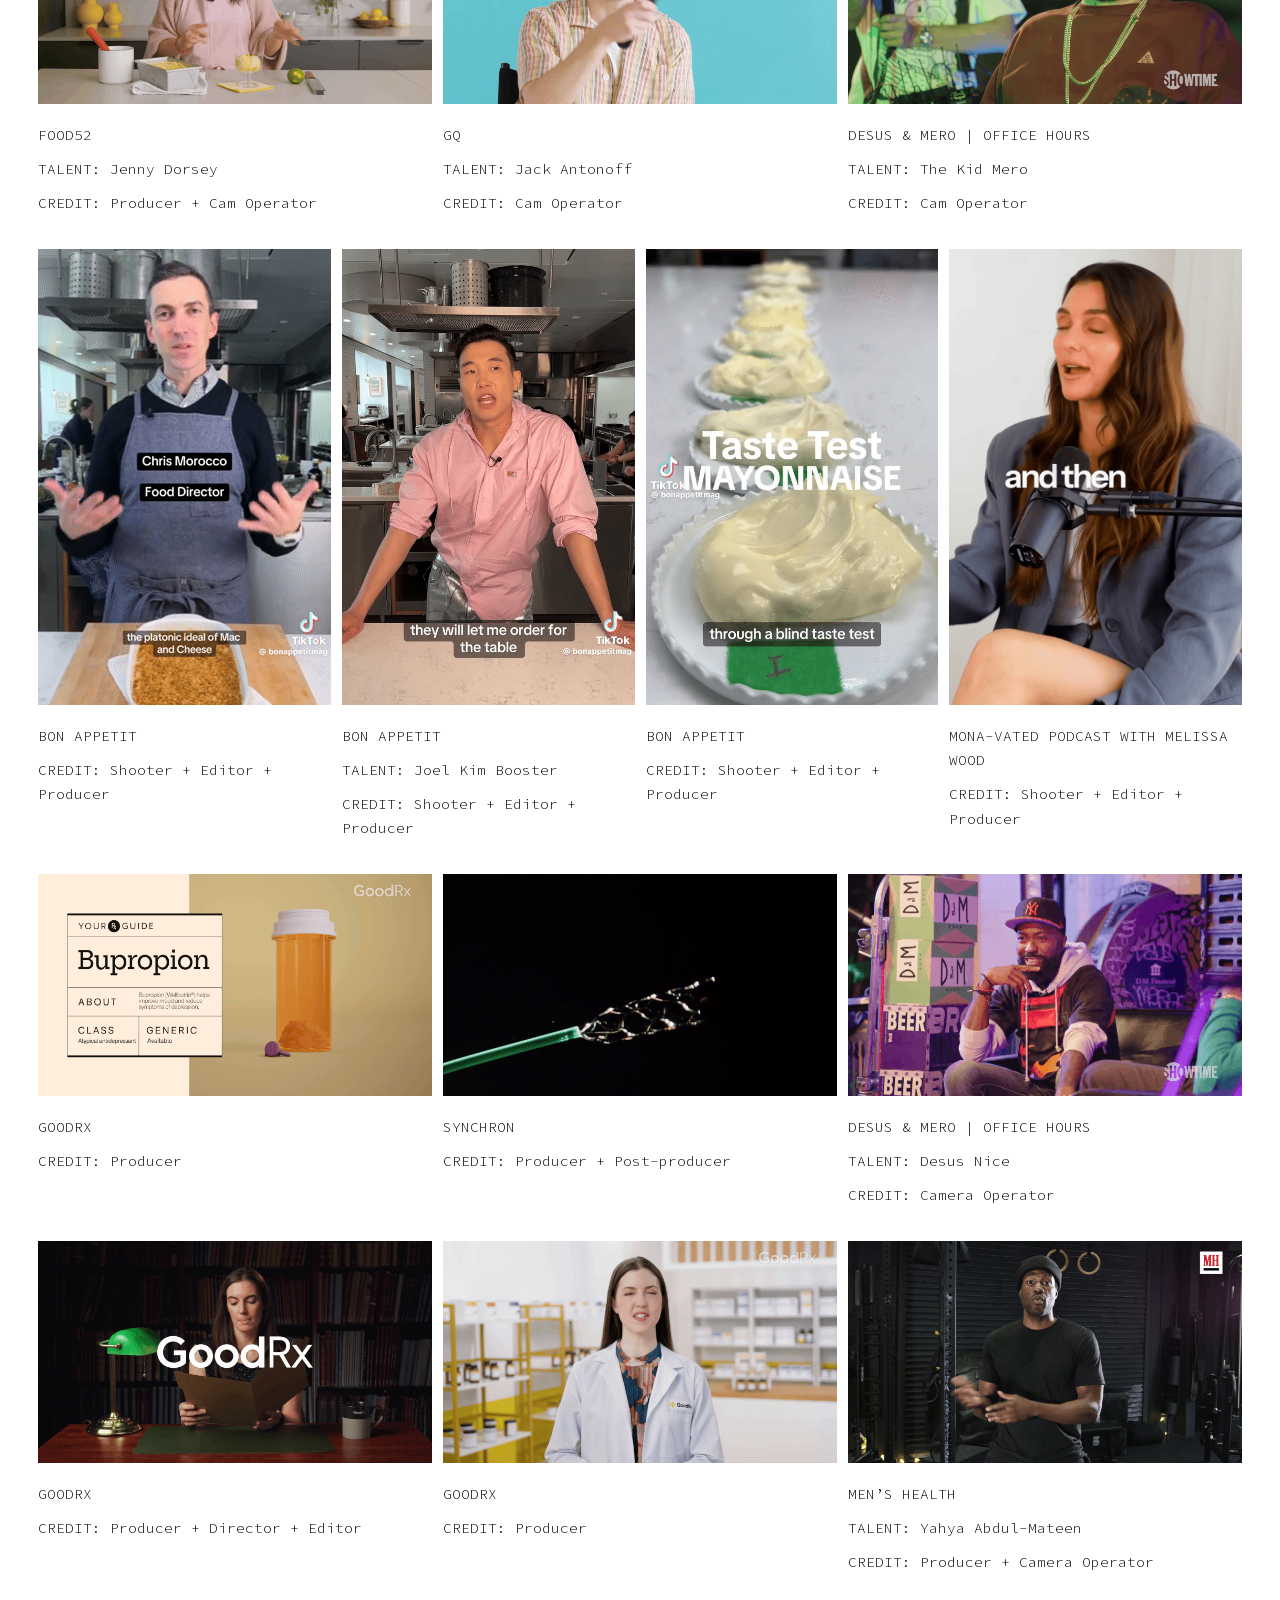
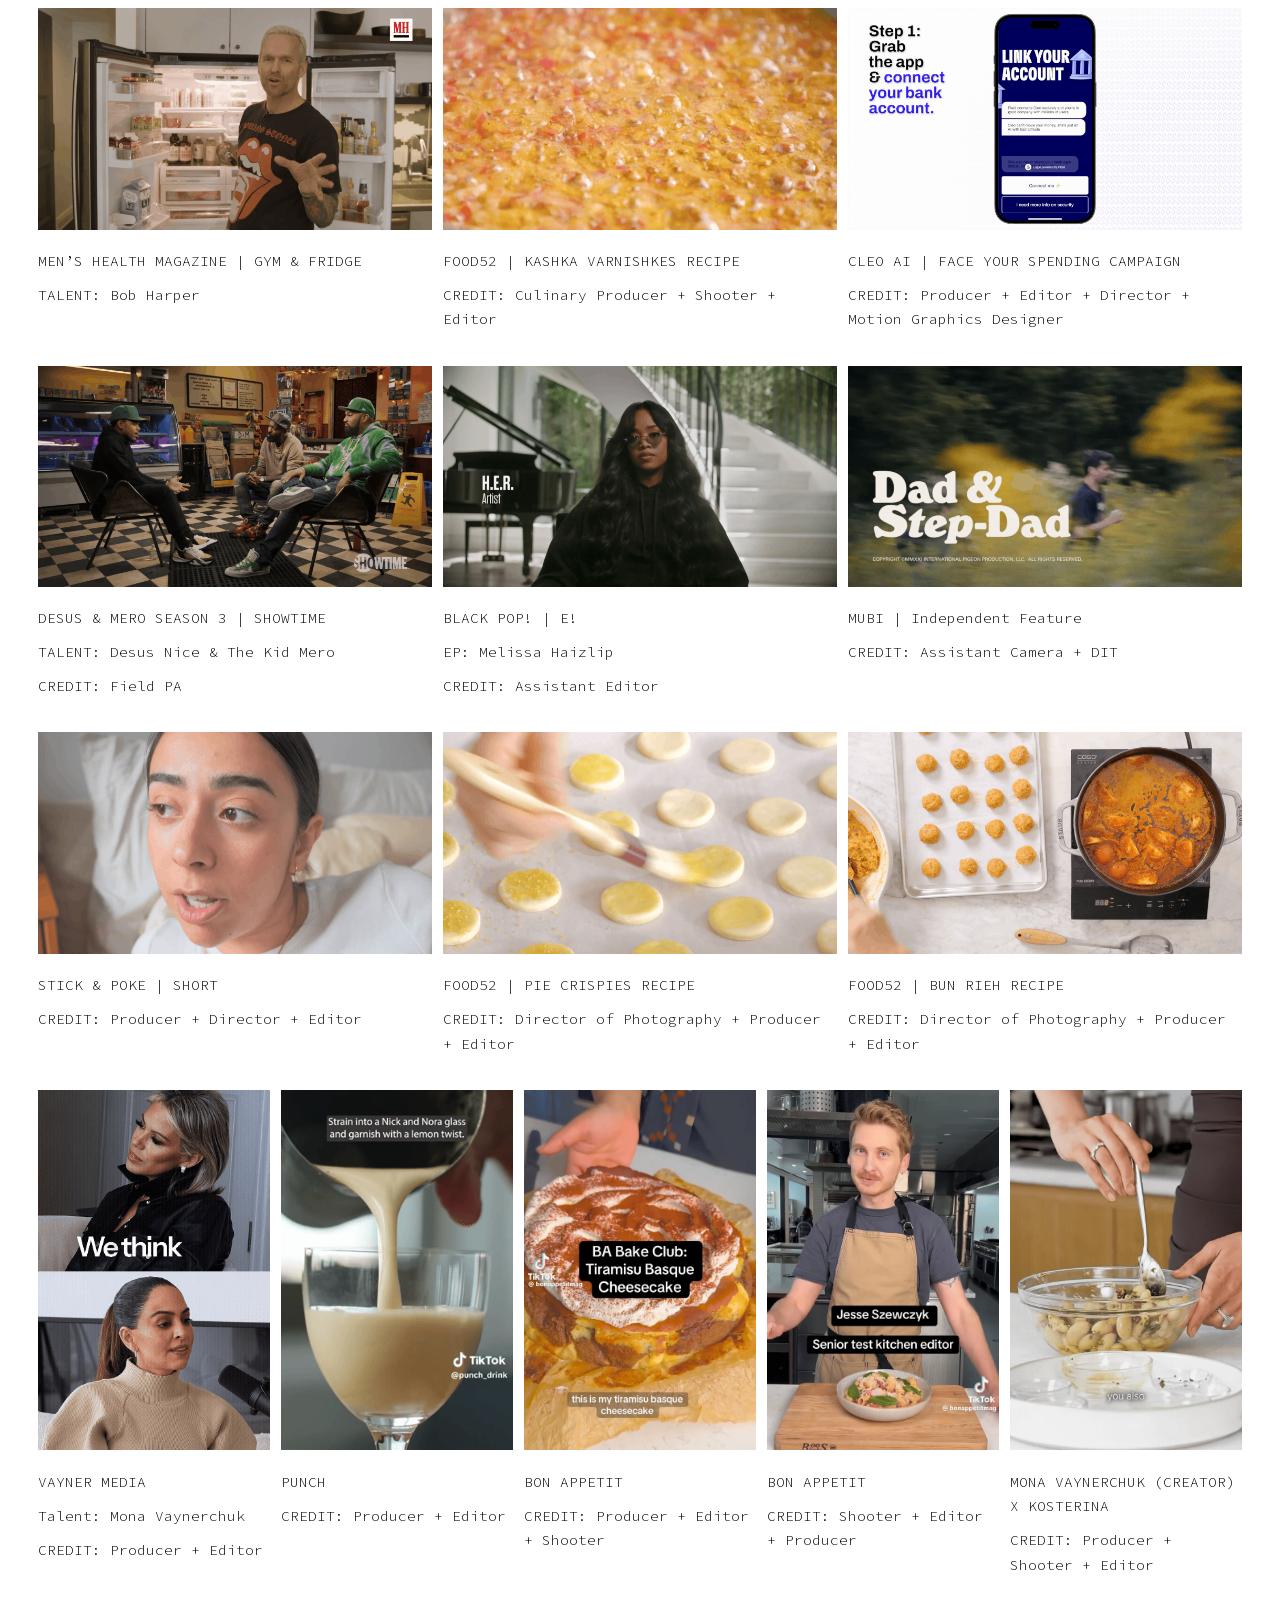
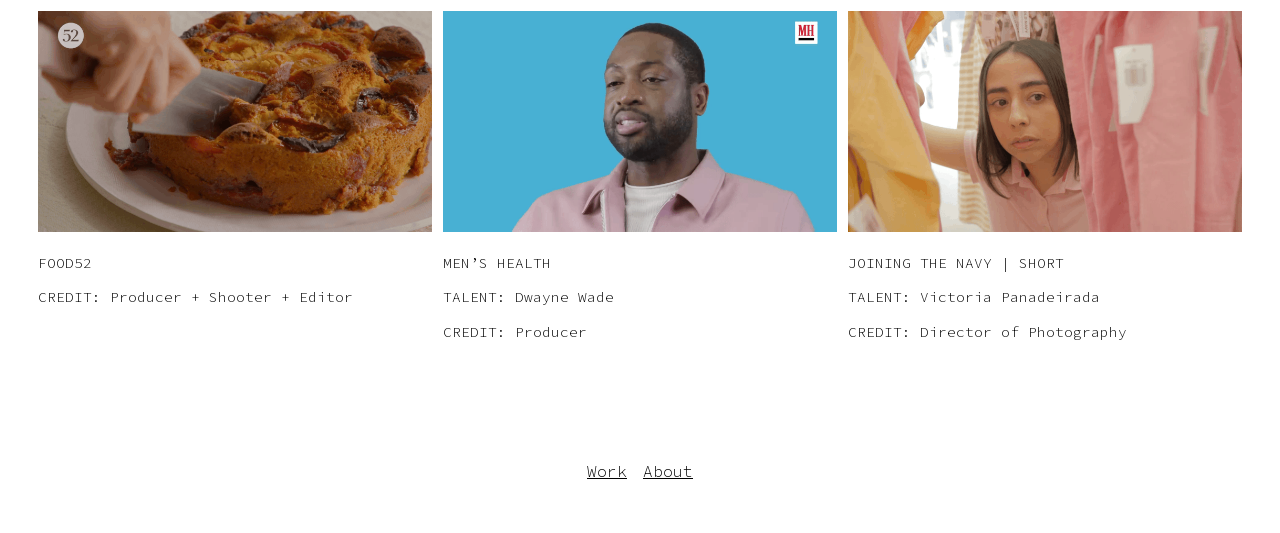
==== commit b19d2573: "Add brands list to the About page; write SharkNinja as one word Co-Authored-By: Claude Opus 5.5 <nor" ====
--- a/index.html
+++ b/index.html
@@ -63,8 +63,8 @@
         <p>CREDIT: Producer</p>
       </div>
       <div class="card">
-        <a class="thumb" href="https://www.instagram.com/reels/DYFrEcxgl2x/" target="_blank" rel="noopener"><img src="images/shark-ninja-creami.gif" alt="Shark Ninja — Hallie Walker" loading="lazy"></a>
-        <p>SHARK NINJA</p>
+        <a class="thumb" href="https://www.instagram.com/reels/DYFrEcxgl2x/" target="_blank" rel="noopener"><img src="images/shark-ninja-creami.gif" alt="SharkNinja — Hallie Walker" loading="lazy"></a>
+        <p>SHARKNINJA</p>
         <p>TALENT: Hallie Walker</p>
         <p>CREDIT: Producer</p>
       </div>
--- a/style.css
+++ b/style.css
@@ -97,6 +97,8 @@
 .bio a { text-decoration: none; }
 .bio a:hover { text-decoration: underline; }
 .bio .social { margin-top: 1rem; }
+.brands { margin-top: 2.5rem; font-size: 0.9rem; }
+.brands-label { text-transform: uppercase; }
 
 /* ---- Footer ---- */
 .site-footer {
